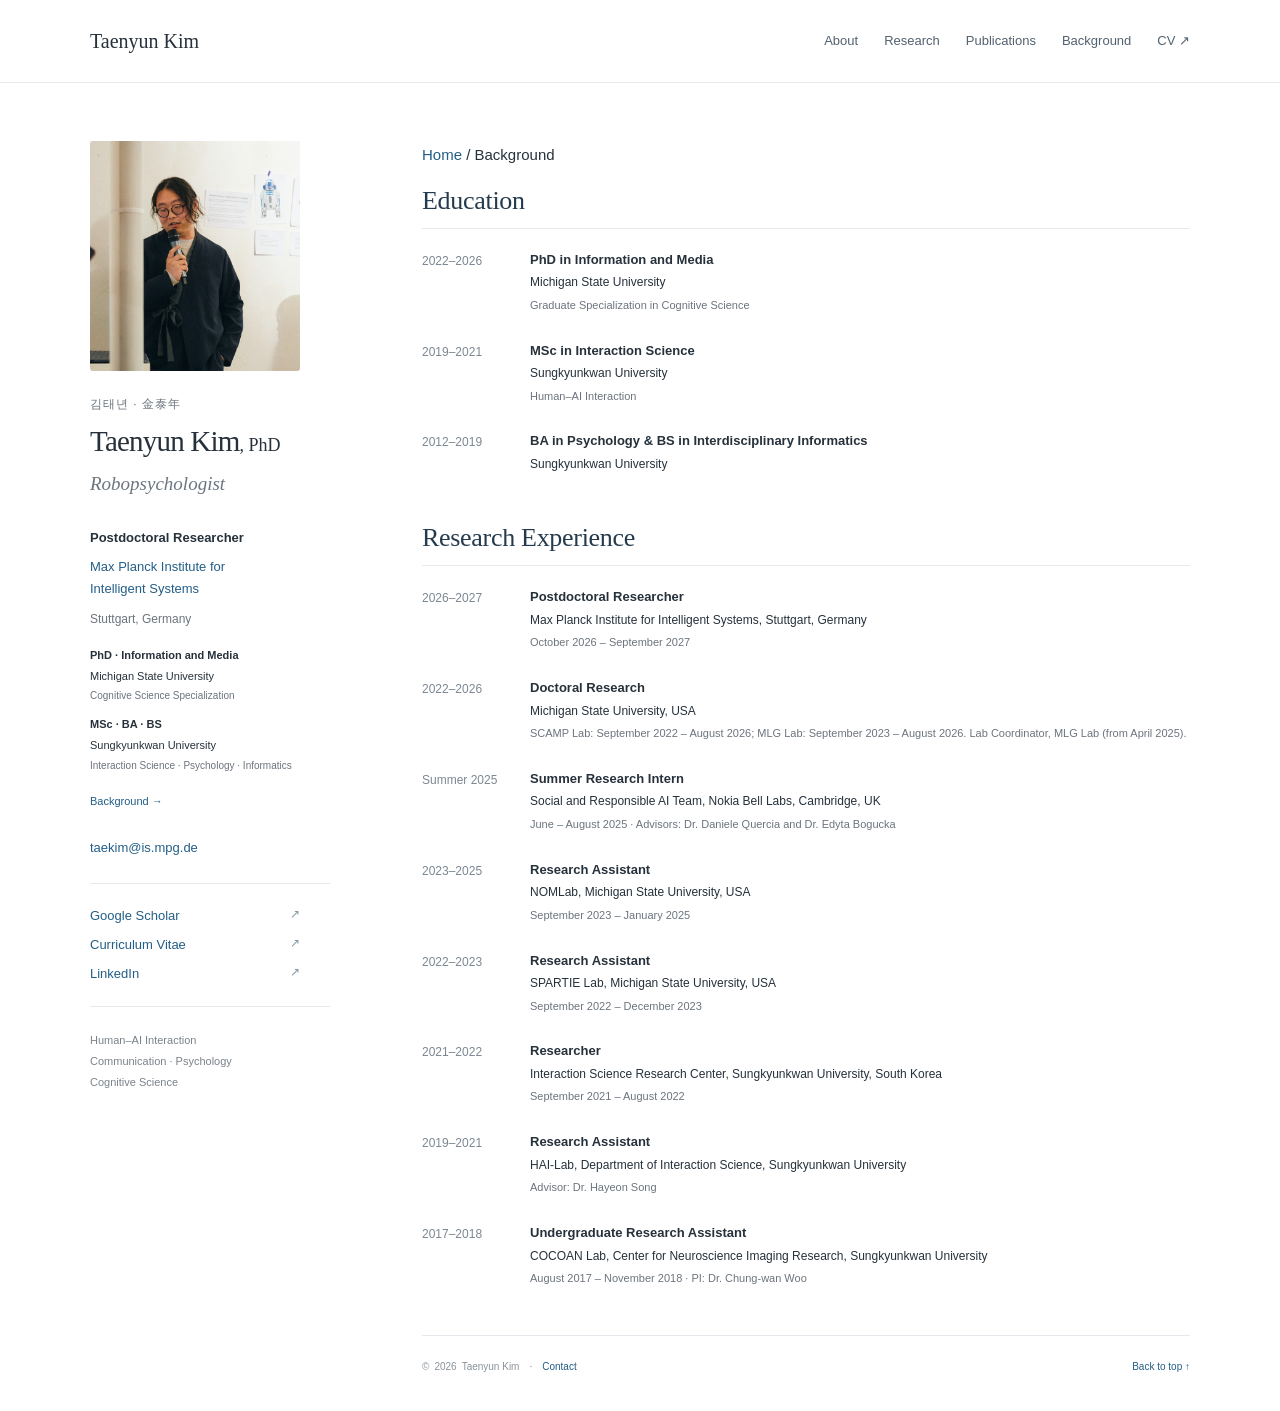
==== background.html @ 5b89a5bd "Keep profile name and PhD on one line on desktop" ====
<!doctype html>
<html lang="en">
<head>
<meta charset="utf-8"><meta name="viewport" content="width=device-width,initial-scale=1">
<meta name="description" content="Taenyun Kim, PhD — Postdoctoral Researcher at the Max Planck Institute for Intelligent Systems. Research on human–AI interaction, trust, and morality.">
<meta name="theme-color" content="#ffffff"><title>Background | Taenyun Kim</title>
<link rel="stylesheet" href="publications.css">
<style>.profile-photo{position:relative;width:210px;max-width:100%;aspect-ratio:21/23;overflow:hidden;border-radius:3px;margin:0 0 23px;background:#eee}.profile-photo img{position:absolute;width:200%;height:auto;max-width:none;left:-22%;top:-62%}@media(max-width:600px){.profile-photo{width:180px;margin-bottom:20px}}</style>
<style>
#about{margin-bottom:44px}#about>p:first-of-type{font-size:16px;line-height:1.9;color:#344b5d}
.research-story{display:grid;grid-template-columns:minmax(0,1fr);gap:24px}
.intro-quote{margin:0;padding:18px 22px;background:#f7f9fb;border-left:2px solid #c5d7e3}
.intro-quote blockquote{margin:0;font:italic 14px/1.85 Georgia,'Times New Roman',serif;color:#667681}
.intro-quote blockquote p{margin:0 0 10px}
.intro-quote figcaption{font-size:10px;line-height:1.7;color:#6c747d}
.research-introduction p,.research-focus p{font-size:14px;line-height:1.95}
.research-introduction>p:first-child:first-letter{font-family:Georgia,'Times New Roman',serif}
.research-focus{margin-top:8px;color:#52616f}
@media(min-width:1400px){.page-layout{max-width:1200px;grid-template-columns:260px minmax(0,1fr);gap:72px}.header-inner{max-width:1200px}.research-story{grid-template-columns:minmax(0,.85fr) minmax(0,1.25fr);gap:28px;align-items:start}.intro-quote{padding:16px 18px}}
@media(max-width:600px){.intro-quote{padding:16px}.intro-quote blockquote{font-size:13px}.research-story{gap:20px}#about>p:first-of-type{font-size:15px}}
</style>
<style>
.profile{position:static}
.profile-education{margin:26px 0 0;padding-top:20px;border-top:1px solid var(--line)}
.profile-education h2{font:600 12px/1.5 var(--sans);letter-spacing:.03em;border:0;padding:0;margin:0 0 16px;color:#52616f}
.profile-education .education-list>div{display:block;margin-bottom:18px}
.profile-education .dates{display:block;font-size:10px;margin-bottom:3px}
.profile-education .education-list h3{font-size:11px;line-height:1.6}
.profile-education .education-list p{font-size:11px;line-height:1.6;margin:3px 0}
.profile-education .education-list .detail{font-size:10px}
@media(max-width:600px){.profile-education .education-list{display:grid;grid-template-columns:repeat(auto-fit,minmax(180px,1fr));gap:0 20px}.profile-education{margin-top:22px}}
</style><style>.profile .profile-education{margin:18px 0 20px;padding-top:0;border-top:0}.profile .profile-education .education-list>div{margin-bottom:12px}</style><style>@media(min-width:601px){.profile h1{font-size:29px;letter-spacing:-.8px;white-space:nowrap}.profile h1 span{font-size:18px;letter-spacing:0}}@media(min-width:601px) and (max-width:800px){.profile h1{font-size:26px}.profile h1 span{font-size:16px}}</style></head>
<body>
<a class="skip" href="#main">Skip to content</a>
<header class="site-header"><div class="header-inner"><a class="site-name" href="index.html">Taenyun Kim</a><nav aria-label="Main navigation"><a href="index.html#about">About</a><a href="research.html">Research</a><a href="publications.html">Publications</a><a href="background.html" aria-current="page">Background</a><a href="assets/CV_Taenyun_Kim.pdf" target="_blank" rel="noopener">CV ↗</a></nav></div></header>
<div class="page-layout">
<aside class="profile" aria-label="Researcher profile">
<div class="profile-photo"><img src="assets/taenyun-kim.jpg" alt="Taenyun Kim speaking at a research presentation" width="1280" height="1920" fetchpriority="high"></div>
<p class="name-korean" lang="ko">김태년 · 金泰年</p><h1>Taenyun Kim<span>, PhD</span></h1><p class="identity">Robopsychologist</p>
<div class="affiliation"><strong>Postdoctoral Researcher</strong><a href="https://is.mpg.de/" target="_blank" rel="noopener">Max Planck Institute for<br>Intelligent Systems</a><p>Stuttgart, Germany</p></div>
<div id="education" class="profile-education" aria-label="Academic background"><div class="education-list"><div><h3>PhD · Information and Media</h3><p>Michigan State University</p><p class="detail">Cognitive Science Specialization</p></div><div><h3>MSc · BA · BS</h3><p>Sungkyunkwan University</p><p class="detail">Interaction Science · Psychology · Informatics</p></div></div><a href="background.html" style="font-size:11px">Background →</a></div>
<a class="profile-email" href="mailto:taekim@is.mpg.de">taekim@is.mpg.de</a>
<ul class="profile-links"><li><a href="https://scholar.google.com/citations?user=Z7eBaGgAAAAJ" target="_blank" rel="noopener">Google Scholar <span>↗</span></a></li><li><a href="assets/CV_Taenyun_Kim.pdf" target="_blank" rel="noopener">Curriculum Vitae <span>↗</span></a></li><li><a href="https://www.linkedin.com/in/taenyunkim/" target="_blank" rel="noopener">LinkedIn <span>↗</span></a></li></ul>
<p class="profile-note">Human–AI Interaction<br>Communication · Psychology<br>Cognitive Science</p>
</aside>
<main id="main"><p class="page-breadcrumb"><a href="index.html">Home</a> / Background</p><section id="academic-education"><h2>Education</h2><div class="education-list"><div><span class="dates">2022–2026</span><div><h3>PhD in Information and Media</h3><p>Michigan State University</p><p class="detail">Graduate Specialization in Cognitive Science</p></div></div><div><span class="dates">2019–2021</span><div><h3>MSc in Interaction Science</h3><p>Sungkyunkwan University</p><p class="detail">Human–AI Interaction</p></div></div><div><span class="dates">2012–2019</span><div><h3>BA in Psychology &amp; BS in Interdisciplinary Informatics</h3><p>Sungkyunkwan University</p></div></div></div></section><section id="career"><h2>Research Experience</h2><div class="education-list">
<div><span class="dates">2026–2027</span><div><h3>Postdoctoral Researcher</h3><p>Max Planck Institute for Intelligent Systems, Stuttgart, Germany</p><p class="detail">October 2026 – September 2027</p></div></div>
<div><span class="dates">2022–2026</span><div><h3>Doctoral Research</h3><p>Michigan State University, USA</p><p class="detail">SCAMP Lab: September 2022 – August 2026; MLG Lab: September 2023 – August 2026. Lab Coordinator, MLG Lab (from April 2025).</p></div></div>
<div><span class="dates">Summer 2025</span><div><h3>Summer Research Intern</h3><p>Social and Responsible AI Team, Nokia Bell Labs, Cambridge, UK</p><p class="detail">June – August 2025 · Advisors: Dr. Daniele Quercia and Dr. Edyta Bogucka</p></div></div>
<div><span class="dates">2023–2025</span><div><h3>Research Assistant</h3><p>NOMLab, Michigan State University, USA</p><p class="detail">September 2023 – January 2025</p></div></div>
<div><span class="dates">2022–2023</span><div><h3>Research Assistant</h3><p>SPARTIE Lab, Michigan State University, USA</p><p class="detail">September 2022 – December 2023</p></div></div>
<div><span class="dates">2021–2022</span><div><h3>Researcher</h3><p>Interaction Science Research Center, Sungkyunkwan University, South Korea</p><p class="detail">September 2021 – August 2022</p></div></div>
<div><span class="dates">2019–2021</span><div><h3>Research Assistant</h3><p>HAI-Lab, Department of Interaction Science, Sungkyunkwan University</p><p class="detail">Advisor: Dr. Hayeon Song</p></div></div>
<div><span class="dates">2017–2018</span><div><h3>Undergraduate Research Assistant</h3><p>COCOAN Lab, Center for Neuroscience Imaging Research, Sungkyunkwan University</p><p class="detail">August 2017 – November 2018 · PI: Dr. Chung-wan Woo</p></div></div>
</div></section>
<footer>© <span id="year">2026</span> Taenyun Kim <span class="footer-dot">·</span> <a href="mailto:taekim@is.mpg.de">Contact</a><a class="back-top" href="#">Back to top ↑</a></footer>
</main></div><script>document.getElementById('year').textContent=new Date().getFullYear();</script>



</body></html>
---- publications.css ----
:root{--ink:#26313b;--muted:#6c747d;--blue:#235e87;--line:#e5e8ec;--serif:Georgia,'Times New Roman',serif;--sans:-apple-system,BlinkMacSystemFont,'Segoe UI',Arial,sans-serif}*{box-sizing:border-box}html{scroll-behavior:smooth;scroll-padding-top:95px}body{margin:0;color:var(--ink);background:#fff;font:15px/1.8 var(--sans);-webkit-font-smoothing:antialiased}a{color:var(--blue);text-decoration:none}a:hover{text-decoration:underline;text-underline-offset:3px}a:focus-visible{outline:2px solid var(--blue);outline-offset:4px}strong{font-weight:600}.site-header{border-bottom:1px solid var(--line);background:#fff}.header-inner{max-width:1100px;margin:auto;display:flex;justify-content:space-between;align-items:center;padding:23px 0}.site-name{font-family:var(--serif);font-size:20px;color:var(--ink)}nav{display:flex;gap:26px;font-size:13px}nav a{color:#52616f}.page-layout{max-width:1100px;margin:58px auto 0;display:grid;grid-template-columns:260px minmax(0,1fr);gap:72px}.profile{align-self:start;position:sticky;top:40px;padding-right:20px}.name-korean{font-size:12px;color:var(--muted);letter-spacing:1px;margin:0 0 8px}h1{font:normal 35px/1.2 var(--serif);letter-spacing:-.8px;margin:0 0 9px}h1 span{font-size:24px}.identity{font-family:var(--serif);font-style:italic;color:#6b7680;font-size:19px;margin:0 0 25px}.affiliation{font-size:13px;line-height:1.7}.affiliation strong{display:block;margin-bottom:7px}.affiliation a{display:block}.affiliation p{margin:9px 0 17px;color:var(--muted);font-size:12px}.profile-email{font-size:13px}.profile-links{list-style:none;margin:23px 0;padding:14px 0;border-top:1px solid var(--line);border-bottom:1px solid var(--line);font-size:13px}.profile-links li{margin:6px 0}.profile-links a{display:flex;justify-content:space-between;max-width:210px}.profile-links span{color:#8796a3;font-size:12px}.profile-note{font-size:11px;color:#7a828a;line-height:1.9;margin-top:22px}main{min-width:0}section{margin:0 0 44px}h2{font:normal 26px/1.3 var(--serif);color:#253b4d;letter-spacing:-.3px;margin:0 0 20px;padding-bottom:10px;border-bottom:1px solid var(--line)}p{margin:0 0 16px}#about p{font-size:14px;line-height:1.95}.collaboration{padding-left:15px;border-left:2px solid #c5d7e3;color:#52606a;margin-top:23px}.research-list{margin:0}.research-list>div{margin:0 0 16px;padding-left:15px;position:relative}.research-list>div:before{content:'·';position:absolute;left:0;top:-1px;color:var(--blue);font-weight:bold}dt{font-size:14px;font-weight:600}dd{font-size:13px;color:var(--muted);margin:2px 0 0}.section-heading{display:flex;justify-content:space-between;align-items:baseline;border-bottom:1px solid var(--line);gap:15px}.section-heading h2{border:0;margin:0;padding-bottom:10px}.section-heading>a{font-size:11px;white-space:nowrap}.section-note{font-size:12px;color:var(--muted);margin-top:12px;margin-bottom:20px}.publication-list{list-style:none;padding:0;margin:0}.publication-list li{display:grid;grid-template-columns:43px minmax(0,1fr);gap:16px;padding:0 0 23px;margin-bottom:23px;border-bottom:1px solid #eef0f2}.publication-list li:last-child{margin-bottom:0;border:0;padding-bottom:0}.pub-year{font-size:12px;color:#7c8791;padding-top:3px;font-variant-numeric:tabular-nums}h3{font-size:14px;font-weight:600;line-height:1.65;margin:0 0 6px}.publication-list h3 a{color:#235776}.publication-list p{font-size:12px;line-height:1.8;margin:3px 0;color:#58616b}.publication-list p strong{color:#39434d}.publication-list .venue{font-style:italic;color:#6d7680}.paper-link{font-size:10px;border-bottom:1px solid #b8cedc;display:inline-block;margin-top:5px;line-height:1.6}.education-list>div{display:grid;grid-template-columns:92px minmax(0,1fr);gap:16px;margin-bottom:22px}.dates{font-size:12px;color:#7c8791;padding-top:2px;font-variant-numeric:tabular-nums}.education-list h3{margin:0;font-size:13px}.education-list p{font-size:12px;margin:2px 0}.education-list .detail{color:var(--muted);font-size:11px}footer{border-top:1px solid var(--line);padding:22px 0 35px;font-size:10px;color:#8a929a;display:flex;align-items:center;gap:5px}.footer-dot{margin:0 5px}.back-top{margin-left:auto}.skip{position:absolute;top:-100px;left:10px;padding:8px;background:white}.skip:focus{top:4px;z-index:5}@media(max-width:1190px){.header-inner,.page-layout{margin-left:40px;margin-right:40px}.page-layout{gap:48px;grid-template-columns:235px minmax(0,1fr)}}@media(max-width:800px){.header-inner,.page-layout{margin-left:25px;margin-right:25px}.page-layout{grid-template-columns:200px minmax(0,1fr);gap:30px}.profile{padding-right:0}h1{font-size:29px}h1 span{font-size:20px}nav{gap:18px;font-size:12px}.section-heading{display:block}.section-heading>a{display:inline-block;padding-bottom:10px}.section-heading h2{padding-bottom:6px}}@media(max-width:600px){html{scroll-padding-top:20px}.header-inner{padding:17px 0;align-items:flex-start;gap:20px}.site-name{display:none}nav{gap:20px;flex-wrap:wrap;row-gap:8px;font-size:12px}.page-layout{display:block;margin-top:35px}.profile{position:static;border-bottom:1px solid var(--line);padding-bottom:25px;margin-bottom:30px}h1{font-size:35px}.identity{margin-bottom:18px}.affiliation{font-size:13px}.affiliation a br{display:none}.affiliation p{margin-bottom:9px}.profile-links{display:flex;gap:20px;border:0;margin:12px 0 0;padding:0;font-size:12px}.profile-links a{gap:5px}.profile-note{display:none}h2{font-size:24px}#about p{font-size:14px}section{margin-bottom:35px}.section-heading{display:flex;align-items:baseline}.section-heading h2{font-size:23px}.section-heading>a{font-size:10px;padding-bottom:0}.publication-list li{gap:10px;grid-template-columns:35px minmax(0,1fr)}.publication-list h3{font-size:13px}.education-list>div{grid-template-columns:78px minmax(0,1fr);gap:12px}.dates{font-size:11px}}@media(prefers-reduced-motion:reduce){html{scroll-behavior:auto}}

.publication-filters[hidden],.publication-list>li[hidden],#publication-empty[hidden]{display:none}.publication-filters{display:flex;align-items:end;gap:14px;background:#f7f9fb;border:1px solid var(--line);border-radius:4px;padding:15px;margin:20px 0 10px}.publication-filters>div{display:flex;flex-direction:column;gap:5px}.publication-filters>div:nth-child(2){flex:1;min-width:0}.publication-filters label{font-size:11px;font-weight:600;color:#52616f}.publication-filters select{font:12px var(--sans);background:white;color:var(--ink);border:1px solid #ccd5dd;border-radius:3px;padding:9px 28px 9px 10px;min-height:36px;max-width:100%}.publication-filters button{font:11px var(--sans);background:white;color:var(--blue);border:1px solid #ccd5dd;border-radius:3px;padding:9px 10px;min-height:36px;cursor:pointer}.publication-filters button:disabled{opacity:.45;cursor:default}.publication-filters :focus-visible{outline:2px solid var(--blue);outline-offset:3px}.publication-count{font-size:11px;color:var(--muted);margin:12px 0 24px}.pub-meta{display:flex;align-items:center;gap:12px;margin-top:8px}.pub-meta .paper-link{margin:0}.pub-type{font-size:10px;color:#657583}.pub-topics{display:flex;flex-wrap:wrap;gap:5px;margin-top:9px}.pub-topics span{font-size:9px;line-height:1.7;color:#617483;background:#f1f5f8;border-radius:3px;padding:2px 6px}.publication-note{font-size:10px;color:#7a828a;margin-top:25px;border-top:1px solid var(--line);padding-top:15px}#publication-empty{font-size:13px;color:var(--muted);padding:25px 0}@media(max-width:650px){.publication-filters{flex-wrap:wrap;gap:10px}.publication-filters>div:first-child{flex:0 0 90px}.publication-filters>div:nth-child(2){flex:1 1 180px}.publication-filters button{margin-left:auto}}

/* Topic bubbles and expandable publication years */
.publication-filters{display:block;background:transparent;border:0;padding:0;margin:22px 0 12px}
.topic-picker{border:0;padding:0;margin:0;min-width:0}
.topic-picker legend{font-size:12px;font-weight:600;color:var(--ink);padding:0}
.topic-hint{font-size:11px;color:var(--muted);margin:4px 0 12px}
.topic-bubbles{display:flex;flex-wrap:wrap;gap:8px}
.publication-filters .topic-bubble{border-radius:999px;padding:8px 13px;min-height:38px;background:#f5f8fa;color:#405d72;border:1px solid #dbe4eb;font-size:12px;margin:0;line-height:1.4}
.publication-filters .topic-bubble:hover{background:#e8f0f6;border-color:#9bb8cd}
.publication-filters .topic-bubble[aria-pressed="true"]{background:var(--blue);border-color:var(--blue);color:#fff}
.publication-year-group{border-top:1px solid var(--line);margin:0}
.publication-year-group[hidden]{display:none}
.publication-year-group summary{cursor:pointer;display:flex;align-items:center;gap:12px;padding:17px 0;list-style:none}
.publication-year-group summary::-webkit-details-marker{display:none}
.publication-year-group summary:before{content:'›';font-size:25px;color:var(--blue);line-height:1;transition:transform .15s}
.publication-year-group[open] summary:before{transform:rotate(90deg)}
.publication-year-group summary h3{font:normal 23px var(--serif);margin:0;color:#253b4d}
.year-count{font-size:11px;color:var(--muted);margin-left:auto}
.publication-year-group summary:focus-visible{outline:2px solid var(--blue);outline-offset:3px}
.publication-year-group .publication-list{padding:5px 0 26px}
.publication-year-group .publication-list>li{display:block;padding-left:0}
.publication-year-group .pub-year{display:none}
@media(prefers-reduced-motion:reduce){.publication-year-group summary:before{transition:none}}
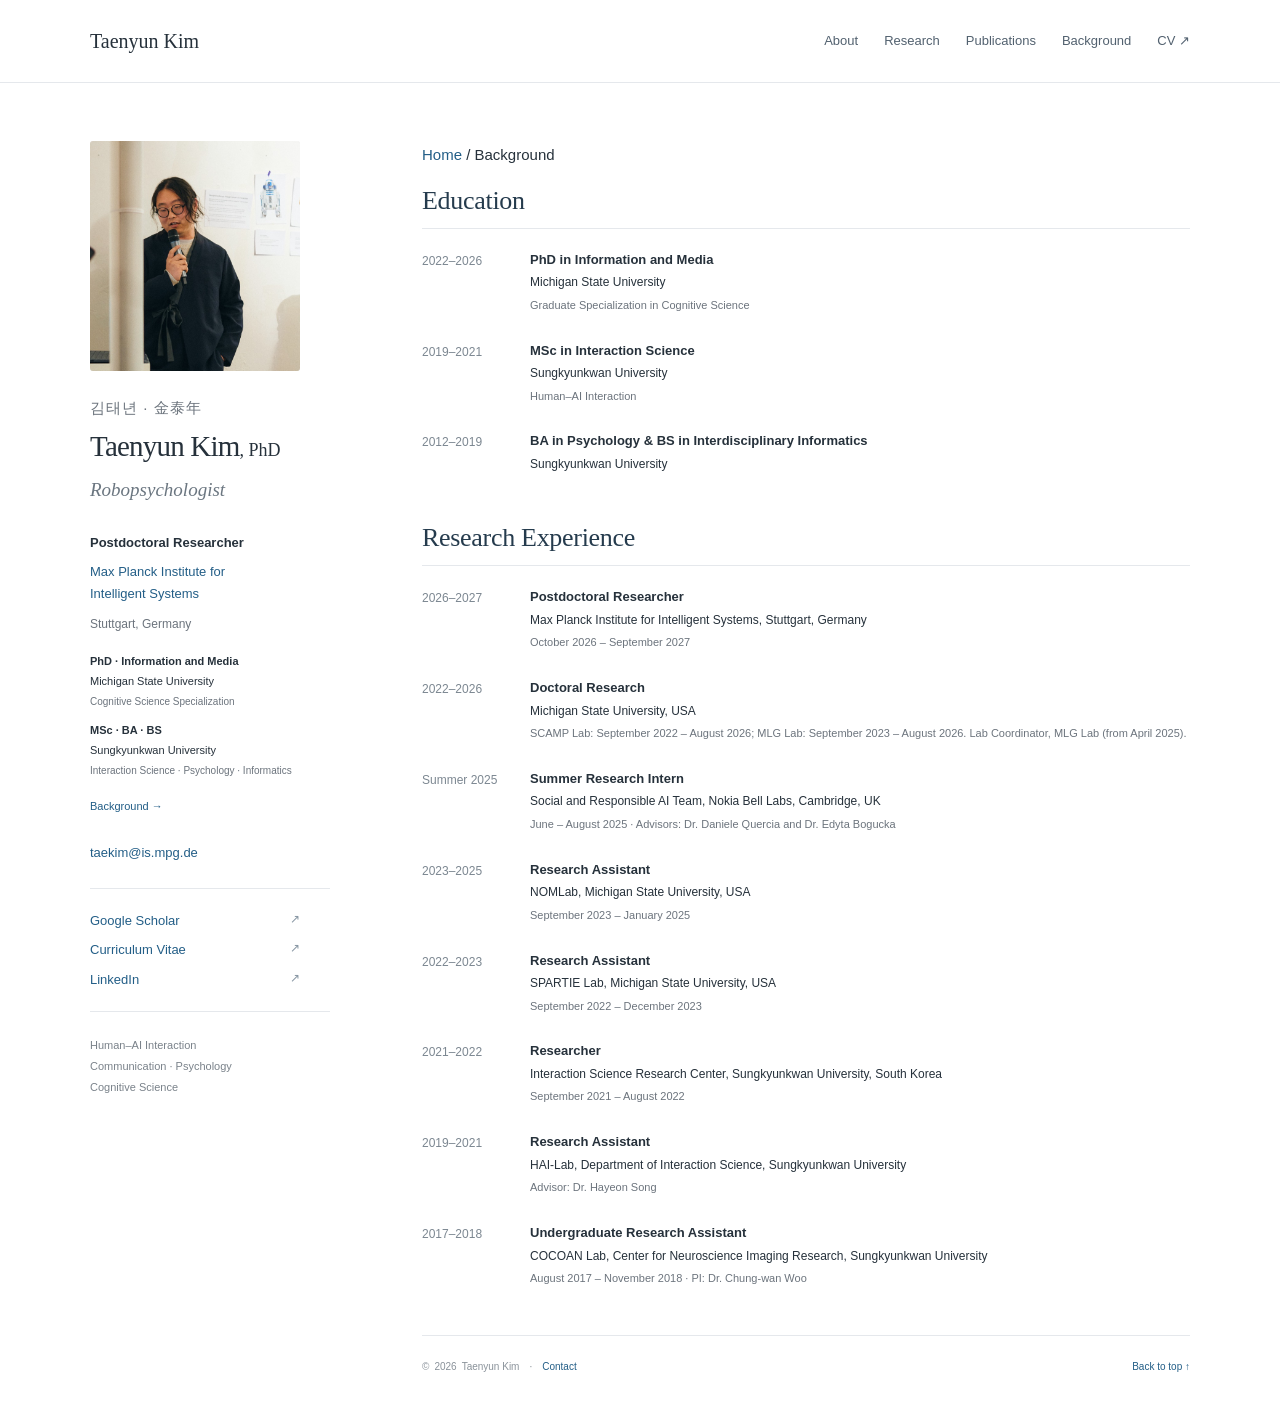
==== commit d57bf7eb: "Point About navigation to the canonical homepage in background.html" ====
--- a/background.html
+++ b/background.html
@@ -32,7 +32,7 @@
 </style><style>.profile .profile-education{margin:18px 0 20px;padding-top:0;border-top:0}.profile .profile-education .education-list>div{margin-bottom:12px}</style><style>@media(min-width:601px){.profile h1{font-size:29px;letter-spacing:-.8px;white-space:nowrap}.profile h1 span{font-size:18px;letter-spacing:0}}@media(min-width:601px) and (max-width:800px){.profile h1{font-size:26px}.profile h1 span{font-size:16px}}</style></head>
 <body>
 <a class="skip" href="#main">Skip to content</a>
-<header class="site-header"><div class="header-inner"><a class="site-name" href="index.html">Taenyun Kim</a><nav aria-label="Main navigation"><a href="index.html#about">About</a><a href="research.html">Research</a><a href="publications.html">Publications</a><a href="background.html" aria-current="page">Background</a><a href="assets/CV_Taenyun_Kim.pdf" target="_blank" rel="noopener">CV ↗</a></nav></div></header>
+<header class="site-header"><div class="header-inner"><a class="site-name" href="index.html">Taenyun Kim</a><nav aria-label="Main navigation"><a href="https://taenyunkim.com/index.html">About</a><a href="research.html">Research</a><a href="publications.html">Publications</a><a href="background.html" aria-current="page">Background</a><a href="assets/CV_Taenyun_Kim.pdf" target="_blank" rel="noopener">CV ↗</a></nav></div></header>
 <div class="page-layout">
 <aside class="profile" aria-label="Researcher profile">
 <div class="profile-photo"><img src="assets/taenyun-kim.jpg" alt="Taenyun Kim speaking at a research presentation" width="1280" height="1920" fetchpriority="high"></div>
--- a/publications.css
+++ b/publications.css
@@ -1,4 +1,4 @@
-:root{--ink:#26313b;--muted:#6c747d;--blue:#235e87;--line:#e5e8ec;--serif:Georgia,'Times New Roman',serif;--sans:-apple-system,BlinkMacSystemFont,'Segoe UI',Arial,sans-serif}*{box-sizing:border-box}html{scroll-behavior:smooth;scroll-padding-top:95px}body{margin:0;color:var(--ink);background:#fff;font:15px/1.8 var(--sans);-webkit-font-smoothing:antialiased}a{color:var(--blue);text-decoration:none}a:hover{text-decoration:underline;text-underline-offset:3px}a:focus-visible{outline:2px solid var(--blue);outline-offset:4px}strong{font-weight:600}.site-header{border-bottom:1px solid var(--line);background:#fff}.header-inner{max-width:1100px;margin:auto;display:flex;justify-content:space-between;align-items:center;padding:23px 0}.site-name{font-family:var(--serif);font-size:20px;color:var(--ink)}nav{display:flex;gap:26px;font-size:13px}nav a{color:#52616f}.page-layout{max-width:1100px;margin:58px auto 0;display:grid;grid-template-columns:260px minmax(0,1fr);gap:72px}.profile{align-self:start;position:sticky;top:40px;padding-right:20px}.name-korean{font-size:12px;color:var(--muted);letter-spacing:1px;margin:0 0 8px}h1{font:normal 35px/1.2 var(--serif);letter-spacing:-.8px;margin:0 0 9px}h1 span{font-size:24px}.identity{font-family:var(--serif);font-style:italic;color:#6b7680;font-size:19px;margin:0 0 25px}.affiliation{font-size:13px;line-height:1.7}.affiliation strong{display:block;margin-bottom:7px}.affiliation a{display:block}.affiliation p{margin:9px 0 17px;color:var(--muted);font-size:12px}.profile-email{font-size:13px}.profile-links{list-style:none;margin:23px 0;padding:14px 0;border-top:1px solid var(--line);border-bottom:1px solid var(--line);font-size:13px}.profile-links li{margin:6px 0}.profile-links a{display:flex;justify-content:space-between;max-width:210px}.profile-links span{color:#8796a3;font-size:12px}.profile-note{font-size:11px;color:#7a828a;line-height:1.9;margin-top:22px}main{min-width:0}section{margin:0 0 44px}h2{font:normal 26px/1.3 var(--serif);color:#253b4d;letter-spacing:-.3px;margin:0 0 20px;padding-bottom:10px;border-bottom:1px solid var(--line)}p{margin:0 0 16px}#about p{font-size:14px;line-height:1.95}.collaboration{padding-left:15px;border-left:2px solid #c5d7e3;color:#52606a;margin-top:23px}.research-list{margin:0}.research-list>div{margin:0 0 16px;padding-left:15px;position:relative}.research-list>div:before{content:'·';position:absolute;left:0;top:-1px;color:var(--blue);font-weight:bold}dt{font-size:14px;font-weight:600}dd{font-size:13px;color:var(--muted);margin:2px 0 0}.section-heading{display:flex;justify-content:space-between;align-items:baseline;border-bottom:1px solid var(--line);gap:15px}.section-heading h2{border:0;margin:0;padding-bottom:10px}.section-heading>a{font-size:11px;white-space:nowrap}.section-note{font-size:12px;color:var(--muted);margin-top:12px;margin-bottom:20px}.publication-list{list-style:none;padding:0;margin:0}.publication-list li{display:grid;grid-template-columns:43px minmax(0,1fr);gap:16px;padding:0 0 23px;margin-bottom:23px;border-bottom:1px solid #eef0f2}.publication-list li:last-child{margin-bottom:0;border:0;padding-bottom:0}.pub-year{font-size:12px;color:#7c8791;padding-top:3px;font-variant-numeric:tabular-nums}h3{font-size:14px;font-weight:600;line-height:1.65;margin:0 0 6px}.publication-list h3 a{color:#235776}.publication-list p{font-size:12px;line-height:1.8;margin:3px 0;color:#58616b}.publication-list p strong{color:#39434d}.publication-list .venue{font-style:italic;color:#6d7680}.paper-link{font-size:10px;border-bottom:1px solid #b8cedc;display:inline-block;margin-top:5px;line-height:1.6}.education-list>div{display:grid;grid-template-columns:92px minmax(0,1fr);gap:16px;margin-bottom:22px}.dates{font-size:12px;color:#7c8791;padding-top:2px;font-variant-numeric:tabular-nums}.education-list h3{margin:0;font-size:13px}.education-list p{font-size:12px;margin:2px 0}.education-list .detail{color:var(--muted);font-size:11px}footer{border-top:1px solid var(--line);padding:22px 0 35px;font-size:10px;color:#8a929a;display:flex;align-items:center;gap:5px}.footer-dot{margin:0 5px}.back-top{margin-left:auto}.skip{position:absolute;top:-100px;left:10px;padding:8px;background:white}.skip:focus{top:4px;z-index:5}@media(max-width:1190px){.header-inner,.page-layout{margin-left:40px;margin-right:40px}.page-layout{gap:48px;grid-template-columns:235px minmax(0,1fr)}}@media(max-width:800px){.header-inner,.page-layout{margin-left:25px;margin-right:25px}.page-layout{grid-template-columns:200px minmax(0,1fr);gap:30px}.profile{padding-right:0}h1{font-size:29px}h1 span{font-size:20px}nav{gap:18px;font-size:12px}.section-heading{display:block}.section-heading>a{display:inline-block;padding-bottom:10px}.section-heading h2{padding-bottom:6px}}@media(max-width:600px){html{scroll-padding-top:20px}.header-inner{padding:17px 0;align-items:flex-start;gap:20px}.site-name{display:none}nav{gap:20px;flex-wrap:wrap;row-gap:8px;font-size:12px}.page-layout{display:block;margin-top:35px}.profile{position:static;border-bottom:1px solid var(--line);padding-bottom:25px;margin-bottom:30px}h1{font-size:35px}.identity{margin-bottom:18px}.affiliation{font-size:13px}.affiliation a br{display:none}.affiliation p{margin-bottom:9px}.profile-links{display:flex;gap:20px;border:0;margin:12px 0 0;padding:0;font-size:12px}.profile-links a{gap:5px}.profile-note{display:none}h2{font-size:24px}#about p{font-size:14px}section{margin-bottom:35px}.section-heading{display:flex;align-items:baseline}.section-heading h2{font-size:23px}.section-heading>a{font-size:10px;padding-bottom:0}.publication-list li{gap:10px;grid-template-columns:35px minmax(0,1fr)}.publication-list h3{font-size:13px}.education-list>div{grid-template-columns:78px minmax(0,1fr);gap:12px}.dates{font-size:11px}}@media(prefers-reduced-motion:reduce){html{scroll-behavior:auto}}
+:root{--ink:#26313b;--muted:#6c747d;--blue:#235e87;--line:#e5e8ec;--serif:Georgia,'Times New Roman',serif;--sans:-apple-system,BlinkMacSystemFont,'Segoe UI',Arial,sans-serif}*{box-sizing:border-box}html{scroll-behavior:smooth;scroll-padding-top:95px}body{margin:0;color:var(--ink);background:#fff;font:15px/1.8 var(--sans);-webkit-font-smoothing:antialiased}a{color:var(--blue);text-decoration:none}a:hover{text-decoration:underline;text-underline-offset:3px}a:focus-visible{outline:2px solid var(--blue);outline-offset:4px}strong{font-weight:600}.site-header{border-bottom:1px solid var(--line);background:#fff}.header-inner{max-width:1100px;margin:auto;display:flex;justify-content:space-between;align-items:center;padding:23px 0}.site-name{font-family:var(--serif);font-size:20px;color:var(--ink)}nav{display:flex;gap:26px;font-size:13px}nav a{color:#52616f}.page-layout{max-width:1100px;margin:58px auto 0;display:grid;grid-template-columns:260px minmax(0,1fr);gap:72px}.profile{align-self:start;position:sticky;top:40px;padding-right:20px}.name-korean{font-size:15px;color:var(--muted);letter-spacing:1px;margin:0 0 8px}h1{font:normal 35px/1.2 var(--serif);letter-spacing:-.8px;margin:0 0 9px}h1 span{font-size:24px}.identity{font-family:var(--serif);font-style:italic;color:#6b7680;font-size:19px;margin:0 0 25px}.affiliation{font-size:13px;line-height:1.7}.affiliation strong{display:block;margin-bottom:7px}.affiliation a{display:block}.affiliation p{margin:9px 0 17px;color:var(--muted);font-size:12px}.profile-email{font-size:13px}.profile-links{list-style:none;margin:23px 0;padding:14px 0;border-top:1px solid var(--line);border-bottom:1px solid var(--line);font-size:13px}.profile-links li{margin:6px 0}.profile-links a{display:flex;justify-content:space-between;max-width:210px}.profile-links span{color:#8796a3;font-size:12px}.profile-note{font-size:11px;color:#7a828a;line-height:1.9;margin-top:22px}main{min-width:0}section{margin:0 0 44px}h2{font:normal 26px/1.3 var(--serif);color:#253b4d;letter-spacing:-.3px;margin:0 0 20px;padding-bottom:10px;border-bottom:1px solid var(--line)}p{margin:0 0 16px}#about p{font-size:14px;line-height:1.95}.collaboration{padding-left:15px;border-left:2px solid #c5d7e3;color:#52606a;margin-top:23px}.research-list{margin:0}.research-list>div{margin:0 0 16px;padding-left:15px;position:relative}.research-list>div:before{content:'·';position:absolute;left:0;top:-1px;color:var(--blue);font-weight:bold}dt{font-size:14px;font-weight:600}dd{font-size:13px;color:var(--muted);margin:2px 0 0}.section-heading{display:flex;justify-content:space-between;align-items:baseline;border-bottom:1px solid var(--line);gap:15px}.section-heading h2{border:0;margin:0;padding-bottom:10px}.section-heading>a{font-size:11px;white-space:nowrap}.section-note{font-size:12px;color:var(--muted);margin-top:12px;margin-bottom:20px}.publication-list{list-style:none;padding:0;margin:0}.publication-list li{display:grid;grid-template-columns:43px minmax(0,1fr);gap:16px;padding:0 0 23px;margin-bottom:23px;border-bottom:1px solid #eef0f2}.publication-list li:last-child{margin-bottom:0;border:0;padding-bottom:0}.pub-year{font-size:12px;color:#7c8791;padding-top:3px;font-variant-numeric:tabular-nums}h3{font-size:14px;font-weight:600;line-height:1.65;margin:0 0 6px}.publication-list h3 a{color:#235776}.publication-list p{font-size:12px;line-height:1.8;margin:3px 0;color:#58616b}.publication-list p strong{color:#39434d}.publication-list .venue{font-style:italic;color:#6d7680}.paper-link{font-size:10px;border-bottom:1px solid #b8cedc;display:inline-block;margin-top:5px;line-height:1.6}.education-list>div{display:grid;grid-template-columns:92px minmax(0,1fr);gap:16px;margin-bottom:22px}.dates{font-size:12px;color:#7c8791;padding-top:2px;font-variant-numeric:tabular-nums}.education-list h3{margin:0;font-size:13px}.education-list p{font-size:12px;margin:2px 0}.education-list .detail{color:var(--muted);font-size:11px}footer{border-top:1px solid var(--line);padding:22px 0 35px;font-size:10px;color:#8a929a;display:flex;align-items:center;gap:5px}.footer-dot{margin:0 5px}.back-top{margin-left:auto}.skip{position:absolute;top:-100px;left:10px;padding:8px;background:white}.skip:focus{top:4px;z-index:5}@media(max-width:1190px){.header-inner,.page-layout{margin-left:40px;margin-right:40px}.page-layout{gap:48px;grid-template-columns:235px minmax(0,1fr)}}@media(max-width:800px){.header-inner,.page-layout{margin-left:25px;margin-right:25px}.page-layout{grid-template-columns:200px minmax(0,1fr);gap:30px}.profile{padding-right:0}h1{font-size:29px}h1 span{font-size:20px}nav{gap:18px;font-size:12px}.section-heading{display:block}.section-heading>a{display:inline-block;padding-bottom:10px}.section-heading h2{padding-bottom:6px}}@media(max-width:600px){html{scroll-padding-top:20px}.header-inner{padding:17px 0;align-items:flex-start;gap:20px}.site-name{display:none}nav{gap:20px;flex-wrap:wrap;row-gap:8px;font-size:12px}.page-layout{display:block;margin-top:35px}.profile{position:static;border-bottom:1px solid var(--line);padding-bottom:25px;margin-bottom:30px}h1{font-size:35px}.identity{margin-bottom:18px}.affiliation{font-size:13px}.affiliation a br{display:none}.affiliation p{margin-bottom:9px}.profile-links{display:flex;gap:20px;border:0;margin:12px 0 0;padding:0;font-size:12px}.profile-links a{gap:5px}.profile-note{display:none}h2{font-size:24px}#about p{font-size:14px}section{margin-bottom:35px}.section-heading{display:flex;align-items:baseline}.section-heading h2{font-size:23px}.section-heading>a{font-size:10px;padding-bottom:0}.publication-list li{gap:10px;grid-template-columns:35px minmax(0,1fr)}.publication-list h3{font-size:13px}.education-list>div{grid-template-columns:78px minmax(0,1fr);gap:12px}.dates{font-size:11px}}@media(prefers-reduced-motion:reduce){html{scroll-behavior:auto}}
 
 .publication-filters[hidden],.publication-list>li[hidden],#publication-empty[hidden]{display:none}.publication-filters{display:flex;align-items:end;gap:14px;background:#f7f9fb;border:1px solid var(--line);border-radius:4px;padding:15px;margin:20px 0 10px}.publication-filters>div{display:flex;flex-direction:column;gap:5px}.publication-filters>div:nth-child(2){flex:1;min-width:0}.publication-filters label{font-size:11px;font-weight:600;color:#52616f}.publication-filters select{font:12px var(--sans);background:white;color:var(--ink);border:1px solid #ccd5dd;border-radius:3px;padding:9px 28px 9px 10px;min-height:36px;max-width:100%}.publication-filters button{font:11px var(--sans);background:white;color:var(--blue);border:1px solid #ccd5dd;border-radius:3px;padding:9px 10px;min-height:36px;cursor:pointer}.publication-filters button:disabled{opacity:.45;cursor:default}.publication-filters :focus-visible{outline:2px solid var(--blue);outline-offset:3px}.publication-count{font-size:11px;color:var(--muted);margin:12px 0 24px}.pub-meta{display:flex;align-items:center;gap:12px;margin-top:8px}.pub-meta .paper-link{margin:0}.pub-type{font-size:10px;color:#657583}.pub-topics{display:flex;flex-wrap:wrap;gap:5px;margin-top:9px}.pub-topics span{font-size:9px;line-height:1.7;color:#617483;background:#f1f5f8;border-radius:3px;padding:2px 6px}.publication-note{font-size:10px;color:#7a828a;margin-top:25px;border-top:1px solid var(--line);padding-top:15px}#publication-empty{font-size:13px;color:var(--muted);padding:25px 0}@media(max-width:650px){.publication-filters{flex-wrap:wrap;gap:10px}.publication-filters>div:first-child{flex:0 0 90px}.publication-filters>div:nth-child(2){flex:1 1 180px}.publication-filters button{margin-left:auto}}
 
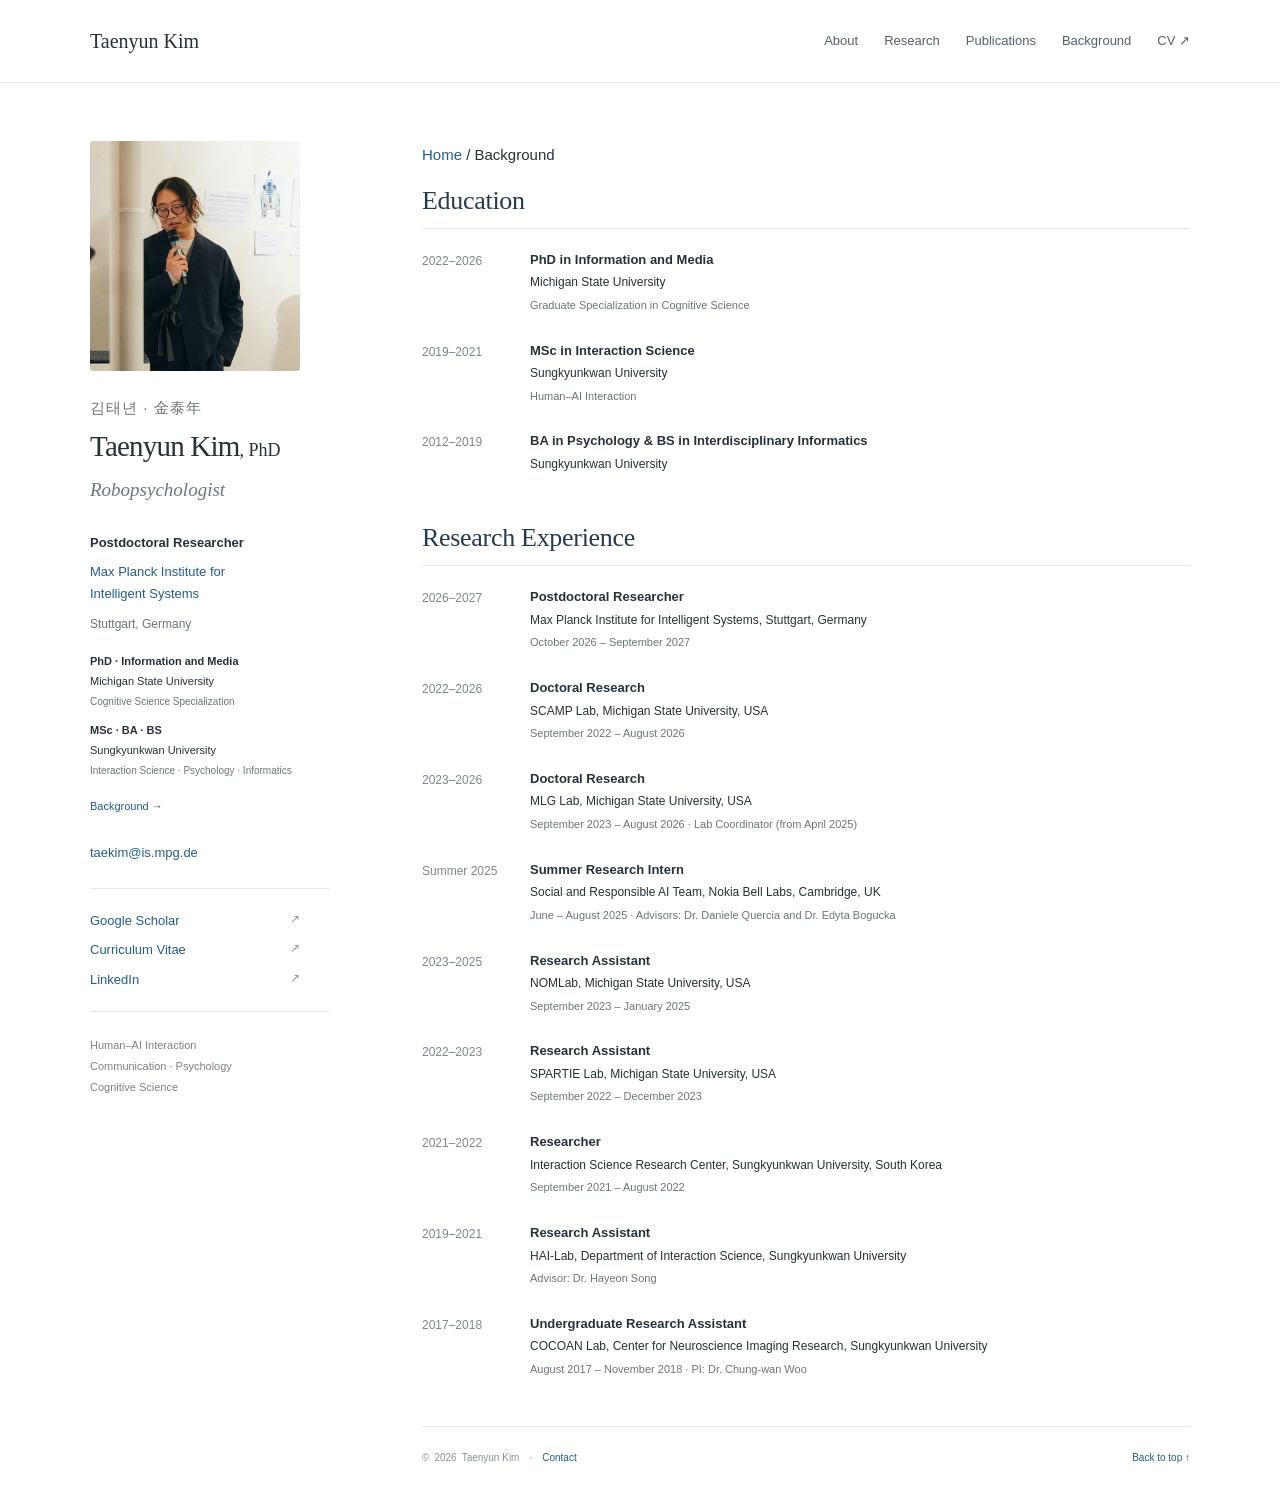
==== commit 66fc0d28: "Separate SCAMP Lab and MLG Lab research experience entries" ====
--- a/background.html
+++ b/background.html
@@ -45,7 +45,8 @@
 </aside>
 <main id="main"><p class="page-breadcrumb"><a href="index.html">Home</a> / Background</p><section id="academic-education"><h2>Education</h2><div class="education-list"><div><span class="dates">2022–2026</span><div><h3>PhD in Information and Media</h3><p>Michigan State University</p><p class="detail">Graduate Specialization in Cognitive Science</p></div></div><div><span class="dates">2019–2021</span><div><h3>MSc in Interaction Science</h3><p>Sungkyunkwan University</p><p class="detail">Human–AI Interaction</p></div></div><div><span class="dates">2012–2019</span><div><h3>BA in Psychology &amp; BS in Interdisciplinary Informatics</h3><p>Sungkyunkwan University</p></div></div></div></section><section id="career"><h2>Research Experience</h2><div class="education-list">
 <div><span class="dates">2026–2027</span><div><h3>Postdoctoral Researcher</h3><p>Max Planck Institute for Intelligent Systems, Stuttgart, Germany</p><p class="detail">October 2026 – September 2027</p></div></div>
-<div><span class="dates">2022–2026</span><div><h3>Doctoral Research</h3><p>Michigan State University, USA</p><p class="detail">SCAMP Lab: September 2022 – August 2026; MLG Lab: September 2023 – August 2026. Lab Coordinator, MLG Lab (from April 2025).</p></div></div>
+<div><span class="dates">2022–2026</span><div><h3>Doctoral Research</h3><p>SCAMP Lab, Michigan State University, USA</p><p class="detail">September 2022 – August 2026</p></div></div>
+<div><span class="dates">2023–2026</span><div><h3>Doctoral Research</h3><p>MLG Lab, Michigan State University, USA</p><p class="detail">September 2023 – August 2026 · Lab Coordinator (from April 2025)</p></div></div>
 <div><span class="dates">Summer 2025</span><div><h3>Summer Research Intern</h3><p>Social and Responsible AI Team, Nokia Bell Labs, Cambridge, UK</p><p class="detail">June – August 2025 · Advisors: Dr. Daniele Quercia and Dr. Edyta Bogucka</p></div></div>
 <div><span class="dates">2023–2025</span><div><h3>Research Assistant</h3><p>NOMLab, Michigan State University, USA</p><p class="detail">September 2023 – January 2025</p></div></div>
 <div><span class="dates">2022–2023</span><div><h3>Research Assistant</h3><p>SPARTIE Lab, Michigan State University, USA</p><p class="detail">September 2022 – December 2023</p></div></div>
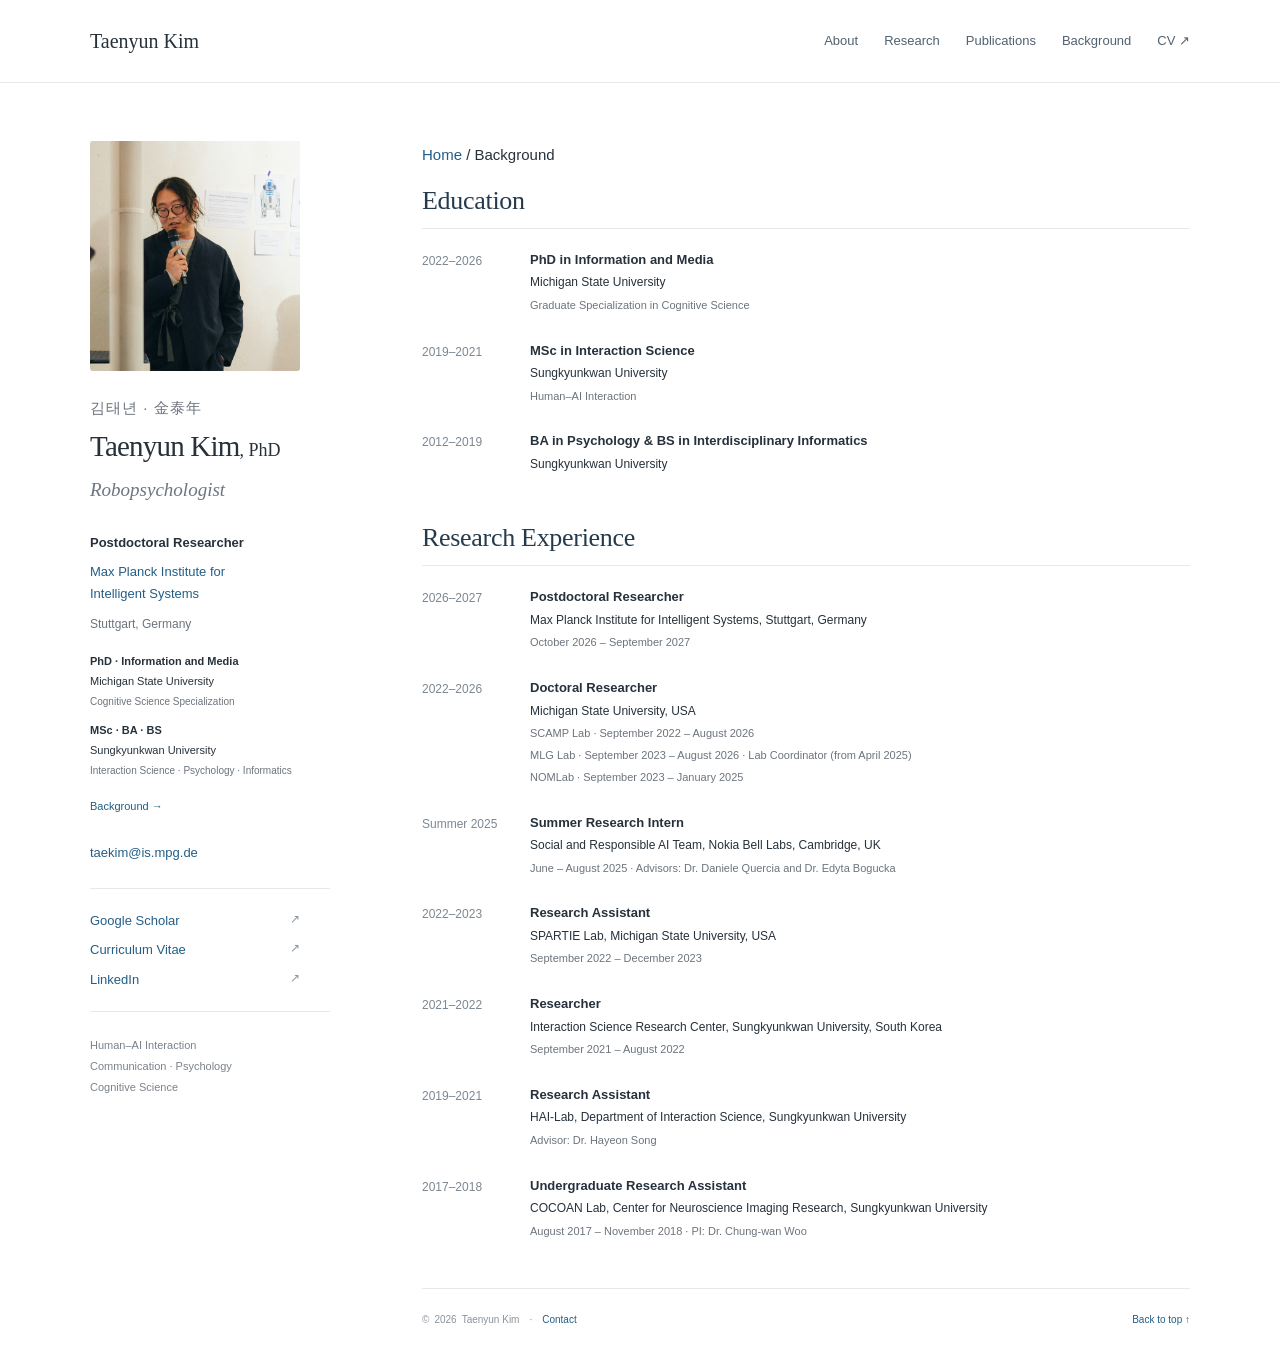
==== commit e4c1f23a: "Group SCAMP, MLG, and NOMLab under Doctoral Researcher" ====
--- a/background.html
+++ b/background.html
@@ -45,10 +45,8 @@
 </aside>
 <main id="main"><p class="page-breadcrumb"><a href="index.html">Home</a> / Background</p><section id="academic-education"><h2>Education</h2><div class="education-list"><div><span class="dates">2022–2026</span><div><h3>PhD in Information and Media</h3><p>Michigan State University</p><p class="detail">Graduate Specialization in Cognitive Science</p></div></div><div><span class="dates">2019–2021</span><div><h3>MSc in Interaction Science</h3><p>Sungkyunkwan University</p><p class="detail">Human–AI Interaction</p></div></div><div><span class="dates">2012–2019</span><div><h3>BA in Psychology &amp; BS in Interdisciplinary Informatics</h3><p>Sungkyunkwan University</p></div></div></div></section><section id="career"><h2>Research Experience</h2><div class="education-list">
 <div><span class="dates">2026–2027</span><div><h3>Postdoctoral Researcher</h3><p>Max Planck Institute for Intelligent Systems, Stuttgart, Germany</p><p class="detail">October 2026 – September 2027</p></div></div>
-<div><span class="dates">2022–2026</span><div><h3>Doctoral Research</h3><p>SCAMP Lab, Michigan State University, USA</p><p class="detail">September 2022 – August 2026</p></div></div>
-<div><span class="dates">2023–2026</span><div><h3>Doctoral Research</h3><p>MLG Lab, Michigan State University, USA</p><p class="detail">September 2023 – August 2026 · Lab Coordinator (from April 2025)</p></div></div>
+<div><span class="dates">2022–2026</span><div><h3>Doctoral Researcher</h3><p>Michigan State University, USA</p><p class="detail">SCAMP Lab · September 2022 – August 2026</p><p class="detail">MLG Lab · September 2023 – August 2026 · Lab Coordinator (from April 2025)</p><p class="detail">NOMLab · September 2023 – January 2025</p></div></div>
 <div><span class="dates">Summer 2025</span><div><h3>Summer Research Intern</h3><p>Social and Responsible AI Team, Nokia Bell Labs, Cambridge, UK</p><p class="detail">June – August 2025 · Advisors: Dr. Daniele Quercia and Dr. Edyta Bogucka</p></div></div>
-<div><span class="dates">2023–2025</span><div><h3>Research Assistant</h3><p>NOMLab, Michigan State University, USA</p><p class="detail">September 2023 – January 2025</p></div></div>
 <div><span class="dates">2022–2023</span><div><h3>Research Assistant</h3><p>SPARTIE Lab, Michigan State University, USA</p><p class="detail">September 2022 – December 2023</p></div></div>
 <div><span class="dates">2021–2022</span><div><h3>Researcher</h3><p>Interaction Science Research Center, Sungkyunkwan University, South Korea</p><p class="detail">September 2021 – August 2022</p></div></div>
 <div><span class="dates">2019–2021</span><div><h3>Research Assistant</h3><p>HAI-Lab, Department of Interaction Science, Sungkyunkwan University</p><p class="detail">Advisor: Dr. Hayeon Song</p></div></div>
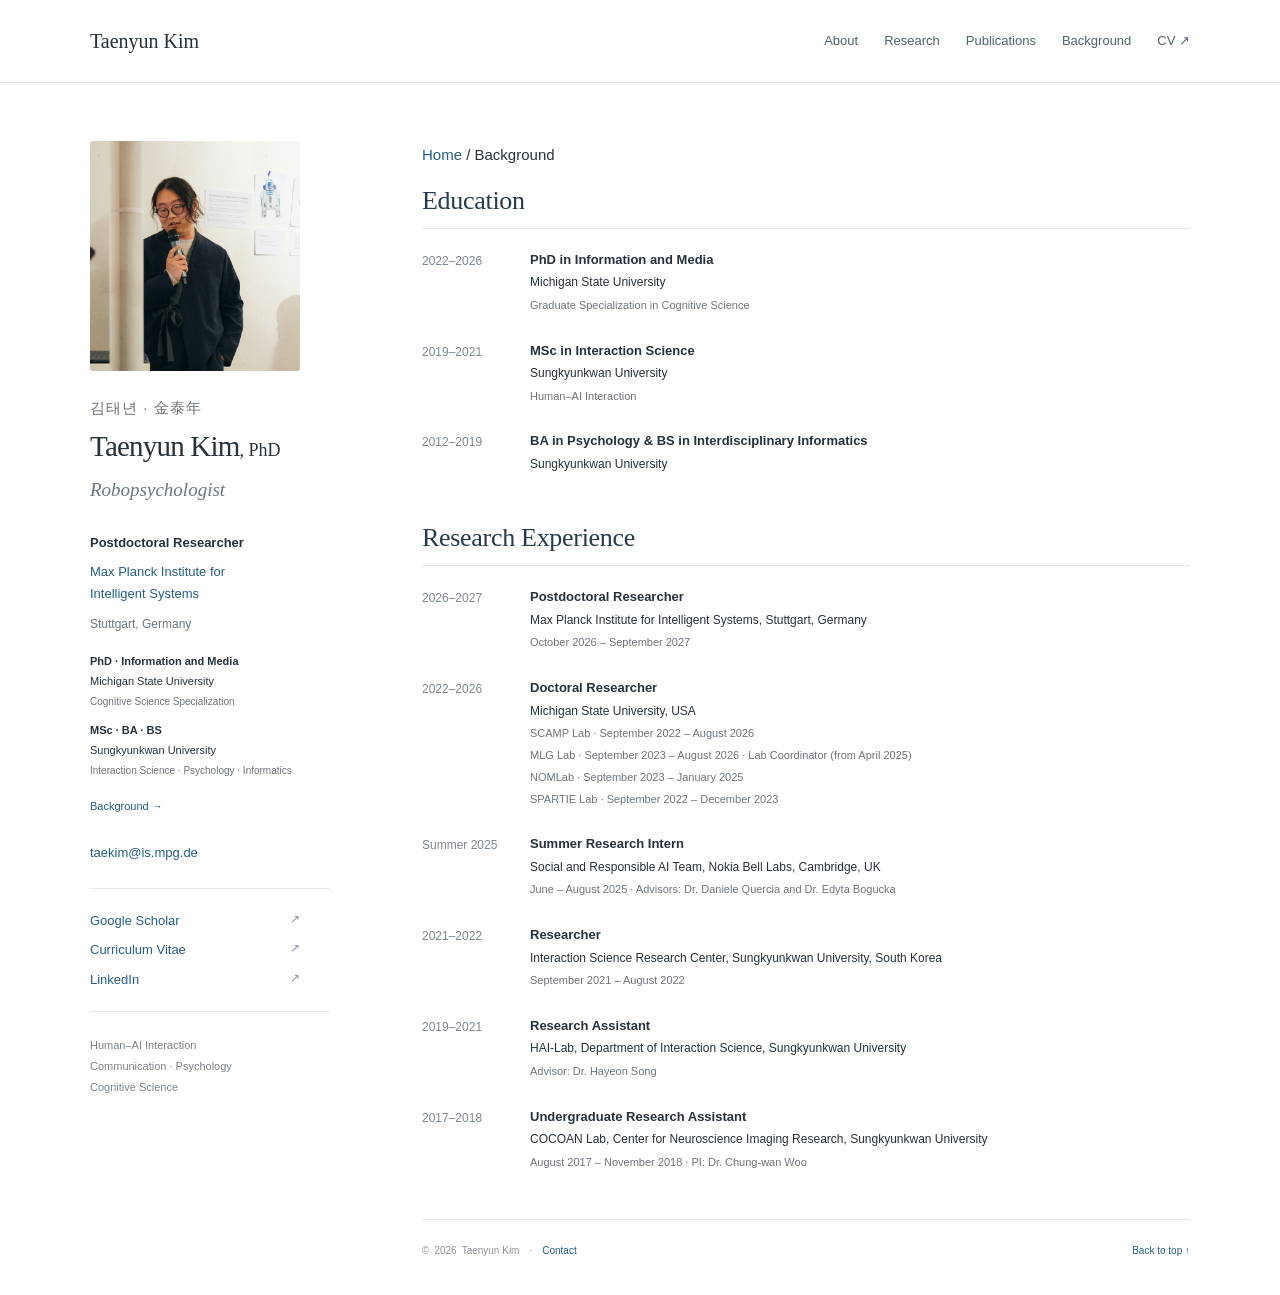
==== commit 6f95e14a: "Group SPARTIE Lab under Doctoral Researcher" ====
--- a/background.html
+++ b/background.html
@@ -45,9 +45,8 @@
 </aside>
 <main id="main"><p class="page-breadcrumb"><a href="index.html">Home</a> / Background</p><section id="academic-education"><h2>Education</h2><div class="education-list"><div><span class="dates">2022–2026</span><div><h3>PhD in Information and Media</h3><p>Michigan State University</p><p class="detail">Graduate Specialization in Cognitive Science</p></div></div><div><span class="dates">2019–2021</span><div><h3>MSc in Interaction Science</h3><p>Sungkyunkwan University</p><p class="detail">Human–AI Interaction</p></div></div><div><span class="dates">2012–2019</span><div><h3>BA in Psychology &amp; BS in Interdisciplinary Informatics</h3><p>Sungkyunkwan University</p></div></div></div></section><section id="career"><h2>Research Experience</h2><div class="education-list">
 <div><span class="dates">2026–2027</span><div><h3>Postdoctoral Researcher</h3><p>Max Planck Institute for Intelligent Systems, Stuttgart, Germany</p><p class="detail">October 2026 – September 2027</p></div></div>
-<div><span class="dates">2022–2026</span><div><h3>Doctoral Researcher</h3><p>Michigan State University, USA</p><p class="detail">SCAMP Lab · September 2022 – August 2026</p><p class="detail">MLG Lab · September 2023 – August 2026 · Lab Coordinator (from April 2025)</p><p class="detail">NOMLab · September 2023 – January 2025</p></div></div>
+<div><span class="dates">2022–2026</span><div><h3>Doctoral Researcher</h3><p>Michigan State University, USA</p><p class="detail">SCAMP Lab · September 2022 – August 2026</p><p class="detail">MLG Lab · September 2023 – August 2026 · Lab Coordinator (from April 2025)</p><p class="detail">NOMLab · September 2023 – January 2025</p><p class="detail">SPARTIE Lab · September 2022 – December 2023</p></div></div>
 <div><span class="dates">Summer 2025</span><div><h3>Summer Research Intern</h3><p>Social and Responsible AI Team, Nokia Bell Labs, Cambridge, UK</p><p class="detail">June – August 2025 · Advisors: Dr. Daniele Quercia and Dr. Edyta Bogucka</p></div></div>
-<div><span class="dates">2022–2023</span><div><h3>Research Assistant</h3><p>SPARTIE Lab, Michigan State University, USA</p><p class="detail">September 2022 – December 2023</p></div></div>
 <div><span class="dates">2021–2022</span><div><h3>Researcher</h3><p>Interaction Science Research Center, Sungkyunkwan University, South Korea</p><p class="detail">September 2021 – August 2022</p></div></div>
 <div><span class="dates">2019–2021</span><div><h3>Research Assistant</h3><p>HAI-Lab, Department of Interaction Science, Sungkyunkwan University</p><p class="detail">Advisor: Dr. Hayeon Song</p></div></div>
 <div><span class="dates">2017–2018</span><div><h3>Undergraduate Research Assistant</h3><p>COCOAN Lab, Center for Neuroscience Imaging Research, Sungkyunkwan University</p><p class="detail">August 2017 – November 2018 · PI: Dr. Chung-wan Woo</p></div></div>
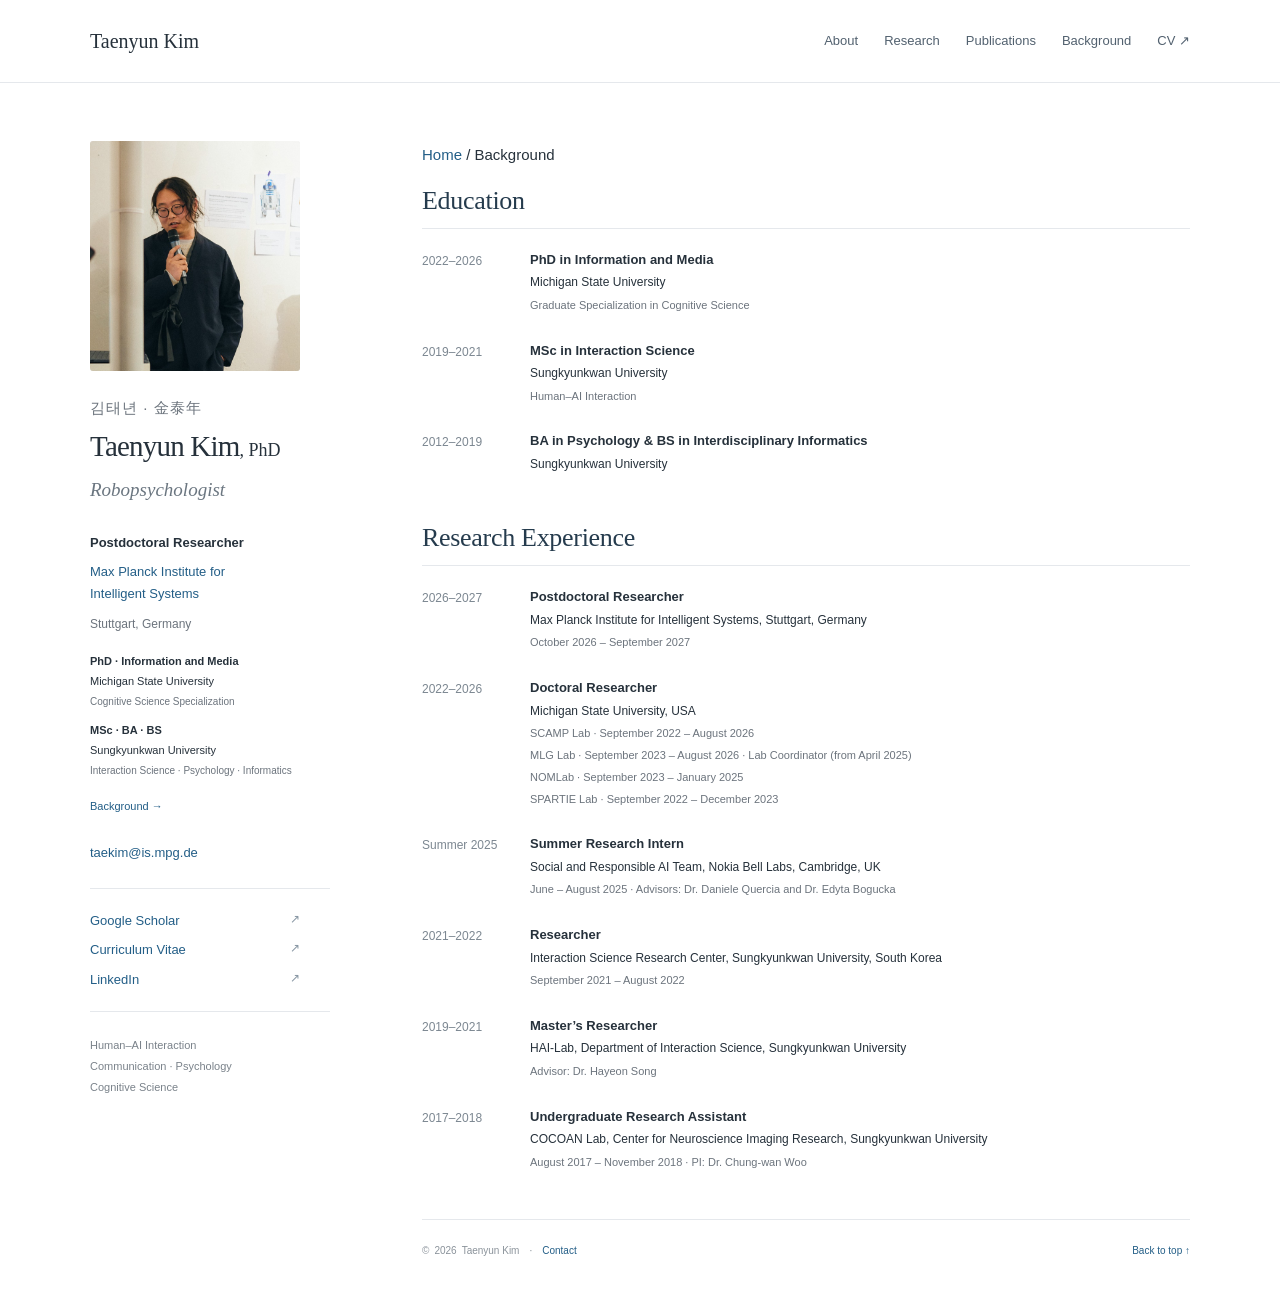
==== commit 5d41ff79: "Label HAI-Lab experience as Master’s Researcher" ====
--- a/background.html
+++ b/background.html
@@ -48,7 +48,7 @@
 <div><span class="dates">2022–2026</span><div><h3>Doctoral Researcher</h3><p>Michigan State University, USA</p><p class="detail">SCAMP Lab · September 2022 – August 2026</p><p class="detail">MLG Lab · September 2023 – August 2026 · Lab Coordinator (from April 2025)</p><p class="detail">NOMLab · September 2023 – January 2025</p><p class="detail">SPARTIE Lab · September 2022 – December 2023</p></div></div>
 <div><span class="dates">Summer 2025</span><div><h3>Summer Research Intern</h3><p>Social and Responsible AI Team, Nokia Bell Labs, Cambridge, UK</p><p class="detail">June – August 2025 · Advisors: Dr. Daniele Quercia and Dr. Edyta Bogucka</p></div></div>
 <div><span class="dates">2021–2022</span><div><h3>Researcher</h3><p>Interaction Science Research Center, Sungkyunkwan University, South Korea</p><p class="detail">September 2021 – August 2022</p></div></div>
-<div><span class="dates">2019–2021</span><div><h3>Research Assistant</h3><p>HAI-Lab, Department of Interaction Science, Sungkyunkwan University</p><p class="detail">Advisor: Dr. Hayeon Song</p></div></div>
+<div><span class="dates">2019–2021</span><div><h3>Master’s Researcher</h3><p>HAI-Lab, Department of Interaction Science, Sungkyunkwan University</p><p class="detail">Advisor: Dr. Hayeon Song</p></div></div>
 <div><span class="dates">2017–2018</span><div><h3>Undergraduate Research Assistant</h3><p>COCOAN Lab, Center for Neuroscience Imaging Research, Sungkyunkwan University</p><p class="detail">August 2017 – November 2018 · PI: Dr. Chung-wan Woo</p></div></div>
 </div></section>
 <footer>© <span id="year">2026</span> Taenyun Kim <span class="footer-dot">·</span> <a href="mailto:taekim@is.mpg.de">Contact</a><a class="back-top" href="#">Back to top ↑</a></footer>
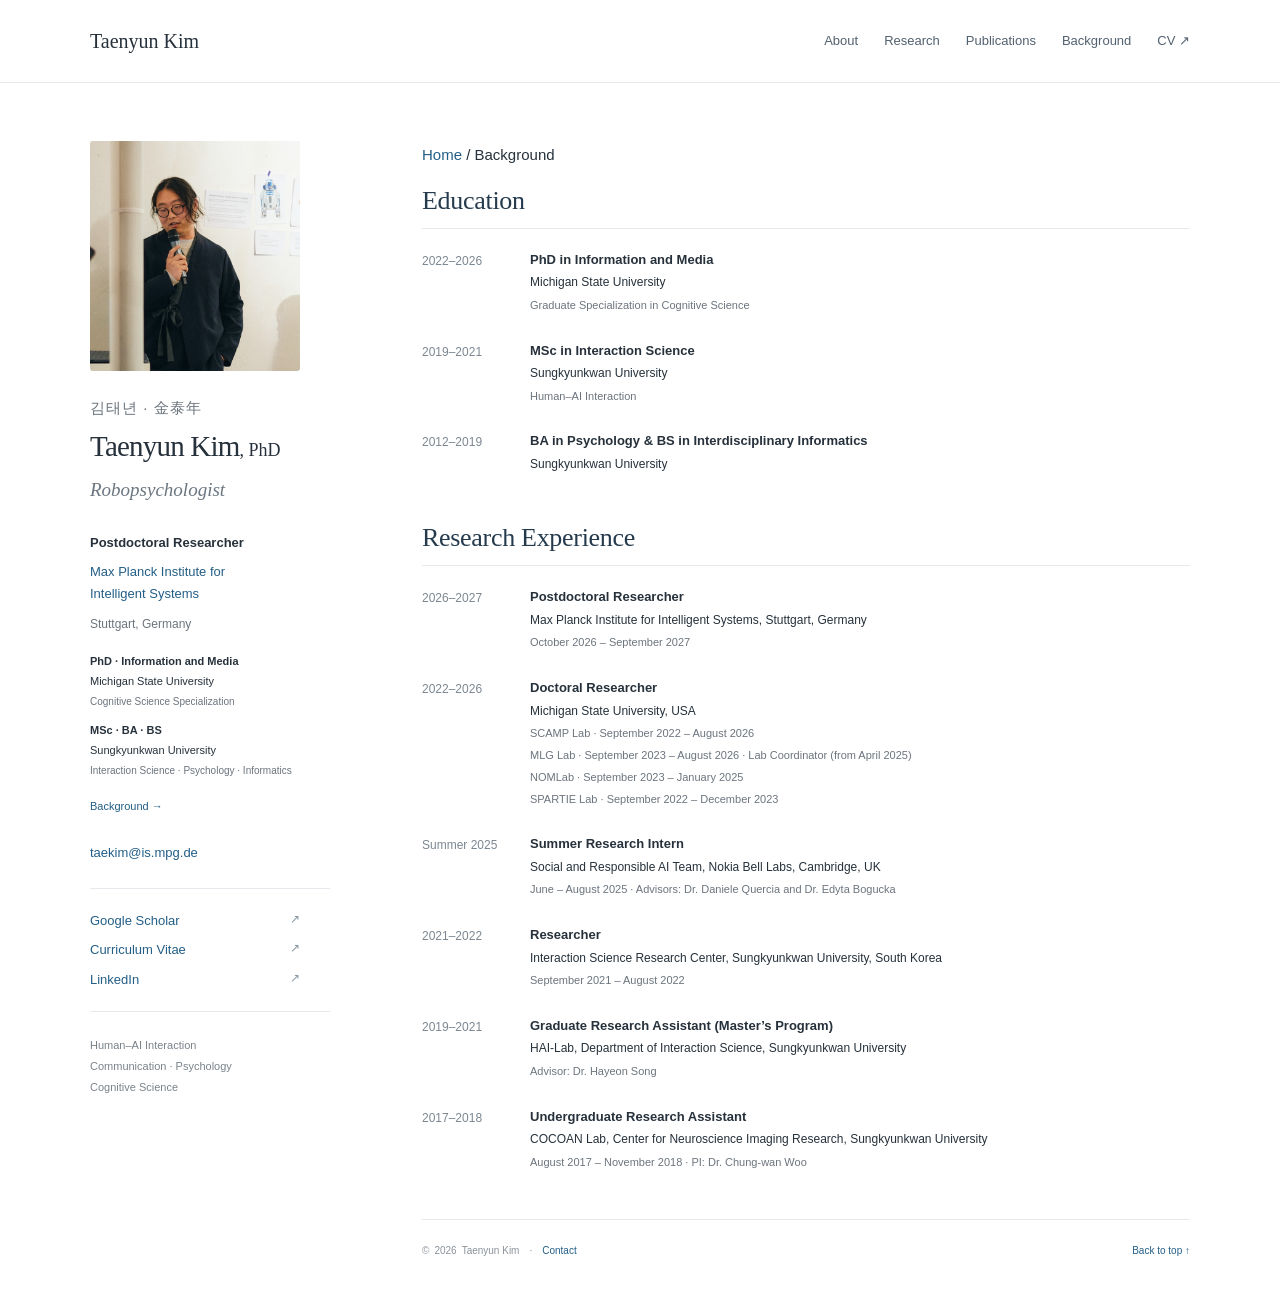
==== commit b8ef870e: "Clarify the HAI-Lab graduate research title" ====
--- a/background.html
+++ b/background.html
@@ -48,7 +48,7 @@
 <div><span class="dates">2022–2026</span><div><h3>Doctoral Researcher</h3><p>Michigan State University, USA</p><p class="detail">SCAMP Lab · September 2022 – August 2026</p><p class="detail">MLG Lab · September 2023 – August 2026 · Lab Coordinator (from April 2025)</p><p class="detail">NOMLab · September 2023 – January 2025</p><p class="detail">SPARTIE Lab · September 2022 – December 2023</p></div></div>
 <div><span class="dates">Summer 2025</span><div><h3>Summer Research Intern</h3><p>Social and Responsible AI Team, Nokia Bell Labs, Cambridge, UK</p><p class="detail">June – August 2025 · Advisors: Dr. Daniele Quercia and Dr. Edyta Bogucka</p></div></div>
 <div><span class="dates">2021–2022</span><div><h3>Researcher</h3><p>Interaction Science Research Center, Sungkyunkwan University, South Korea</p><p class="detail">September 2021 – August 2022</p></div></div>
-<div><span class="dates">2019–2021</span><div><h3>Master’s Researcher</h3><p>HAI-Lab, Department of Interaction Science, Sungkyunkwan University</p><p class="detail">Advisor: Dr. Hayeon Song</p></div></div>
+<div><span class="dates">2019–2021</span><div><h3>Graduate Research Assistant (Master’s Program)</h3><p>HAI-Lab, Department of Interaction Science, Sungkyunkwan University</p><p class="detail">Advisor: Dr. Hayeon Song</p></div></div>
 <div><span class="dates">2017–2018</span><div><h3>Undergraduate Research Assistant</h3><p>COCOAN Lab, Center for Neuroscience Imaging Research, Sungkyunkwan University</p><p class="detail">August 2017 – November 2018 · PI: Dr. Chung-wan Woo</p></div></div>
 </div></section>
 <footer>© <span id="year">2026</span> Taenyun Kim <span class="footer-dot">·</span> <a href="mailto:taekim@is.mpg.de">Contact</a><a class="back-top" href="#">Back to top ↑</a></footer>
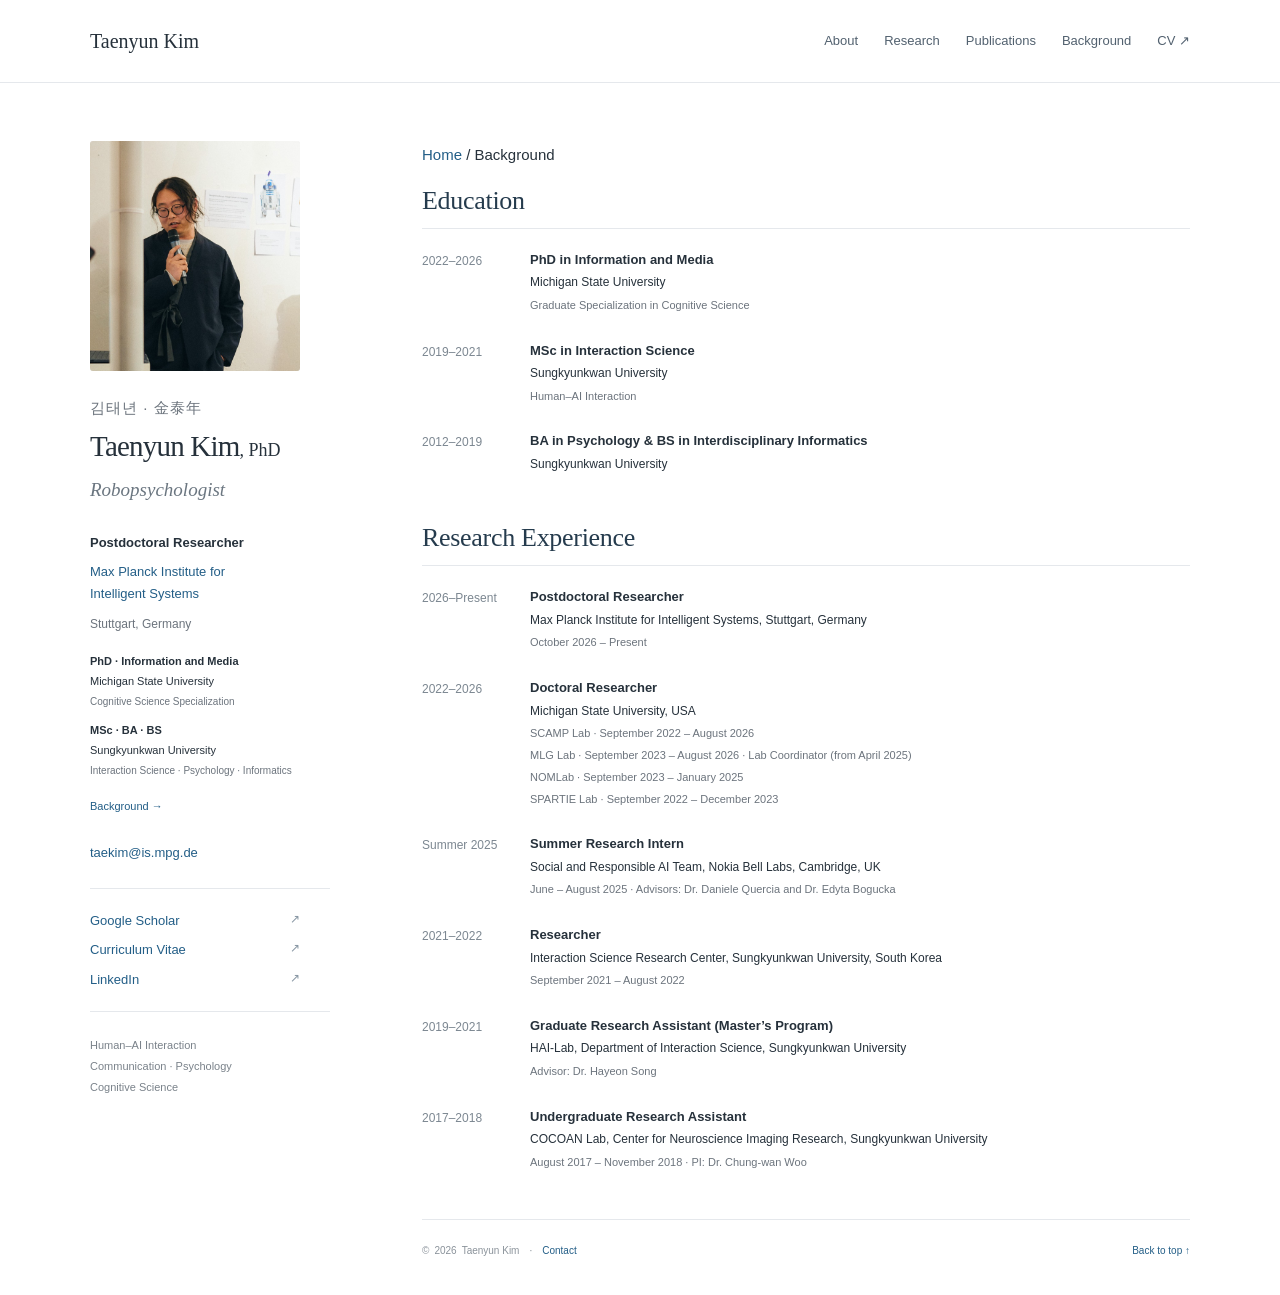
==== commit ec15b58f: "Mark postdoctoral appointment as ongoing on website and CV" ====
--- a/background.html
+++ b/background.html
@@ -44,7 +44,7 @@
 <p class="profile-note">Human–AI Interaction<br>Communication · Psychology<br>Cognitive Science</p>
 </aside>
 <main id="main"><p class="page-breadcrumb"><a href="index.html">Home</a> / Background</p><section id="academic-education"><h2>Education</h2><div class="education-list"><div><span class="dates">2022–2026</span><div><h3>PhD in Information and Media</h3><p>Michigan State University</p><p class="detail">Graduate Specialization in Cognitive Science</p></div></div><div><span class="dates">2019–2021</span><div><h3>MSc in Interaction Science</h3><p>Sungkyunkwan University</p><p class="detail">Human–AI Interaction</p></div></div><div><span class="dates">2012–2019</span><div><h3>BA in Psychology &amp; BS in Interdisciplinary Informatics</h3><p>Sungkyunkwan University</p></div></div></div></section><section id="career"><h2>Research Experience</h2><div class="education-list">
-<div><span class="dates">2026–2027</span><div><h3>Postdoctoral Researcher</h3><p>Max Planck Institute for Intelligent Systems, Stuttgart, Germany</p><p class="detail">October 2026 – September 2027</p></div></div>
+<div><span class="dates">2026–Present</span><div><h3>Postdoctoral Researcher</h3><p>Max Planck Institute for Intelligent Systems, Stuttgart, Germany</p><p class="detail">October 2026 – Present</p></div></div>
 <div><span class="dates">2022–2026</span><div><h3>Doctoral Researcher</h3><p>Michigan State University, USA</p><p class="detail">SCAMP Lab · September 2022 – August 2026</p><p class="detail">MLG Lab · September 2023 – August 2026 · Lab Coordinator (from April 2025)</p><p class="detail">NOMLab · September 2023 – January 2025</p><p class="detail">SPARTIE Lab · September 2022 – December 2023</p></div></div>
 <div><span class="dates">Summer 2025</span><div><h3>Summer Research Intern</h3><p>Social and Responsible AI Team, Nokia Bell Labs, Cambridge, UK</p><p class="detail">June – August 2025 · Advisors: Dr. Daniele Quercia and Dr. Edyta Bogucka</p></div></div>
 <div><span class="dates">2021–2022</span><div><h3>Researcher</h3><p>Interaction Science Research Center, Sungkyunkwan University, South Korea</p><p class="detail">September 2021 – August 2022</p></div></div>
